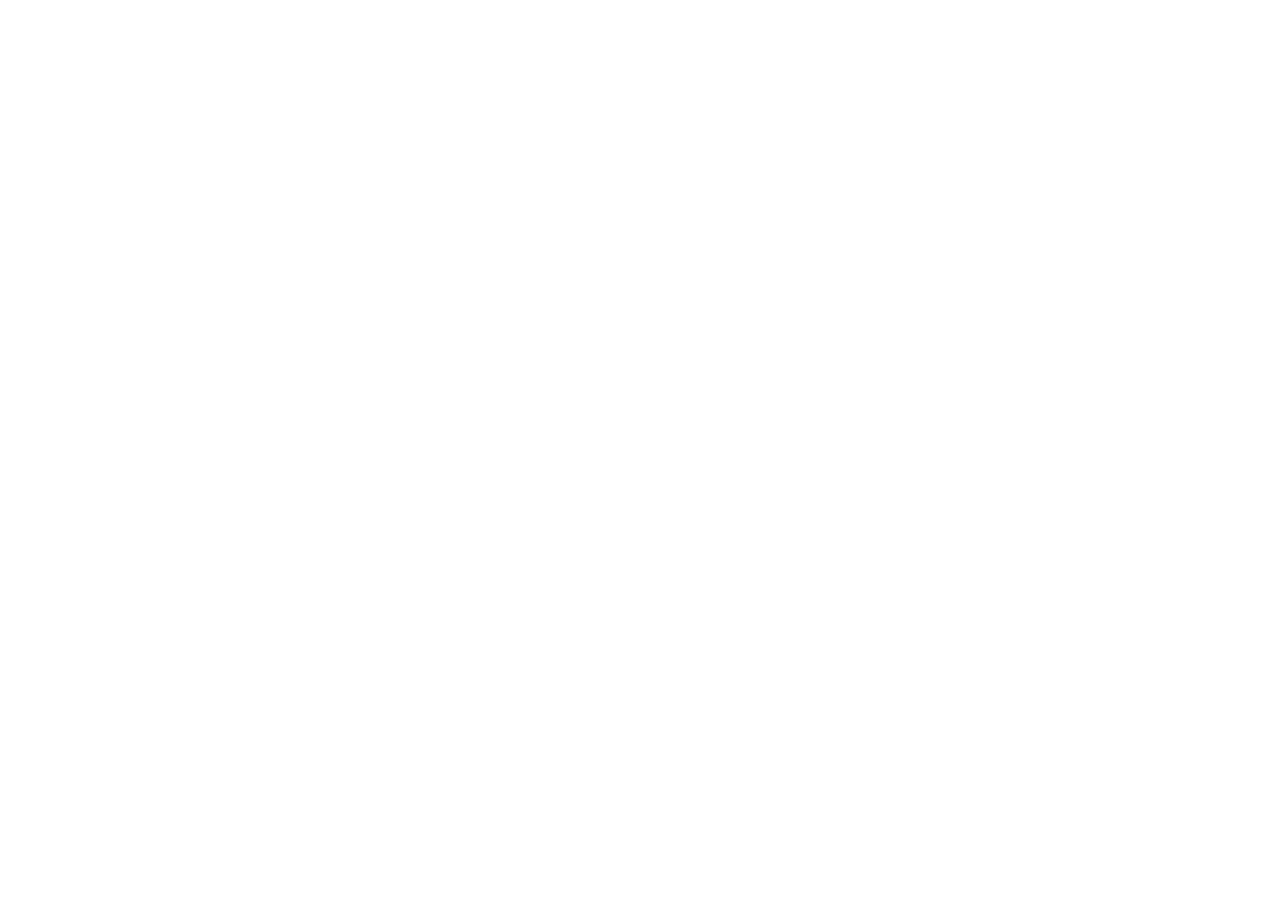
==== index.html @ 48edf2c3 "begin html" ====
<!DOCTYPE html>
<html lang="en">
<head>
    <meta charset="UTF-8">
    <meta http-equiv="X-UA-Compatible" content="IE=edge">
    <meta name="viewport" content="width=device-width, initial-scale=1.0">
    <title>Memory Game</title>

    <link rel = "stylesheet" href = "style.css">
</head>
<body>
    <script src = script.js></script>
</body>
</html>
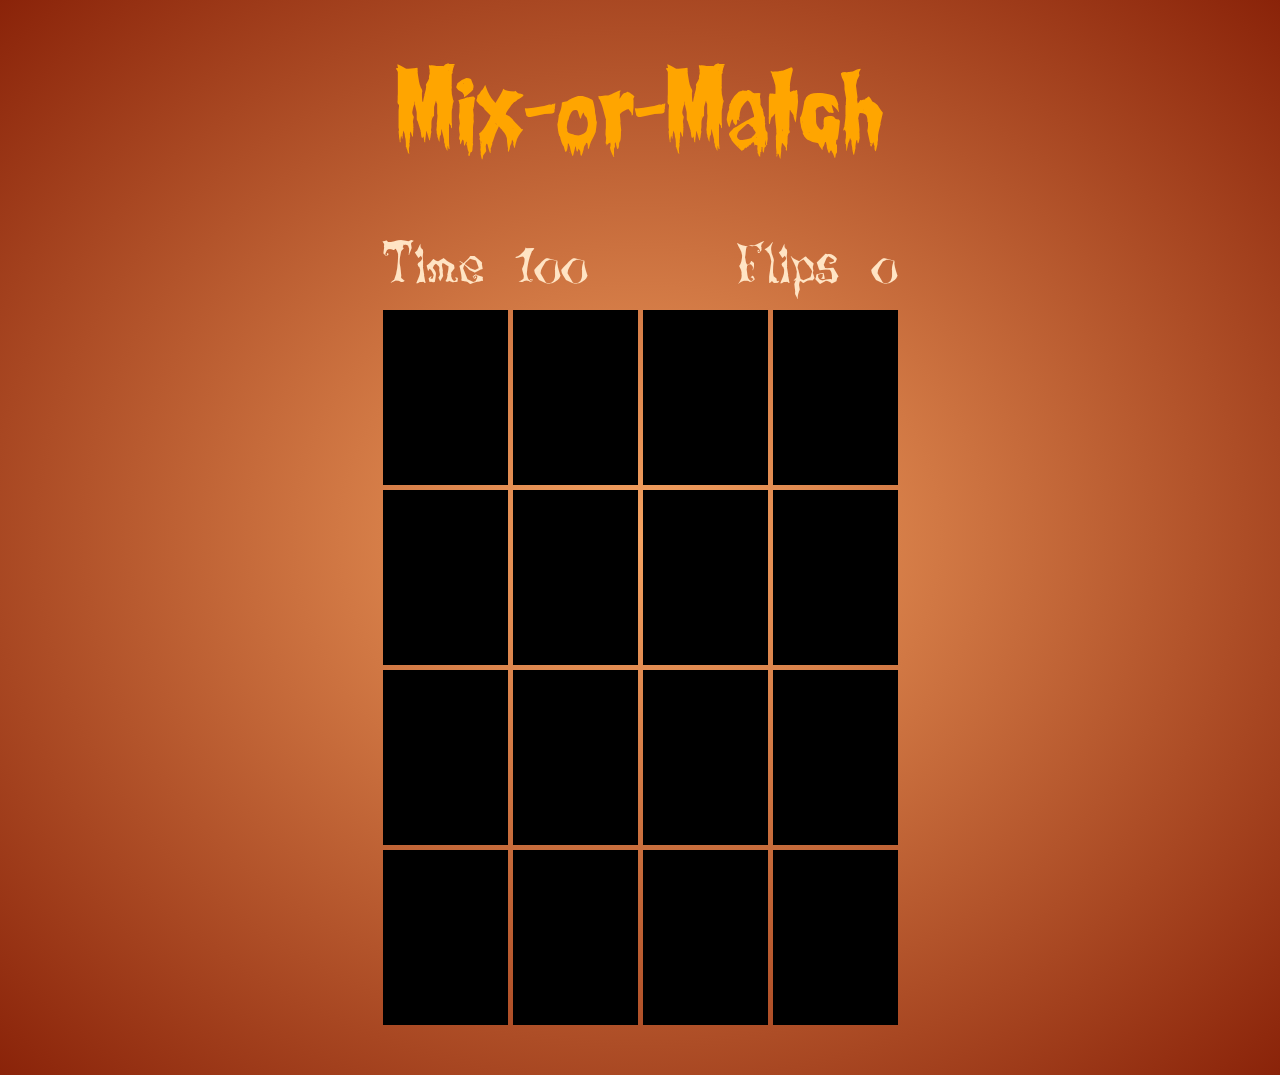
==== commit fcb03beb: "layout" ====
--- a/index.html
+++ b/index.html
@@ -9,6 +9,38 @@
     <link rel = "stylesheet" href = "style.css">
 </head>
 <body>
+    <h1 class ="page-title">Mix-or-Match</h1>
+    <div class = "game-container">
+        <div class ="game-info-container">
+            <div class ="game-info">
+                Time <span id = "time-remaining">100</span> 
+            </div>
+            <div class ="game-info">
+                Flips <span id = "flips">0</span> 
+            </div>        
+        </div>    
+
+        <div class = "card"></div>
+        <div class = "card"></div>
+        <div class = "card"></div>
+        <div class = "card"></div>
+        <div class = "card"></div>
+        <div class = "card"></div>
+        <div class = "card"></div>
+        <div class = "card"></div>
+        <div class = "card"></div>
+        <div class = "card"></div>
+        <div class = "card"></div>
+        <div class = "card"></div>
+        <div class = "card"></div>
+        <div class = "card"></div>
+        <div class = "card"></div>
+        <div class = "card"></div>
+
+    </div>
+        
+
+
     <script src = script.js></script>
 </body>
 </html>--- a/style.css
+++ b/style.css
@@ -0,0 +1,56 @@
+@font-face {
+    font-family: "Creepy" ;
+    src: url("Assets/Fonts/Creepy.woff") format("woff"),
+    url("Assets/Fonts/Creepy.woff2") format("woff2")
+}
+
+@font-face {
+    font-family: "Lunacy" ;
+    src: url("Assets/Fonts/Lunacy.woff") format("woff"),
+    url("Assets/Fonts/Lunacy.woff2") format("woff2")
+}
+
+*{
+    box-sizing:border-box;
+}
+html{
+    min-height: 100vh;
+}
+
+body{
+    margin:0;
+    background: radial-gradient(#f4a261,#8a2309);
+}
+
+.page-title
+{
+    color: orange;
+    font-family: Creepy,serif;
+    font-weight: normal;
+    text-align: center;
+    font-size: 6em;
+
+}
+.game-info-container{
+    grid-column: 1 / -1;
+    display:flex;
+    justify-content: space-between;
+}
+.game-info{
+    font-family: Lunacy,serif;
+    color:bisque;
+    font-size:4em; 
+}
+
+.game-container{
+    display: grid;
+    grid-template-columns: repeat(4,auto);
+    grid-gap: 5px;
+    margin :50px;
+    justify-content: center;
+}
+.card{
+    background-color: black;
+    height: 175px;
+    width: 125px;
+}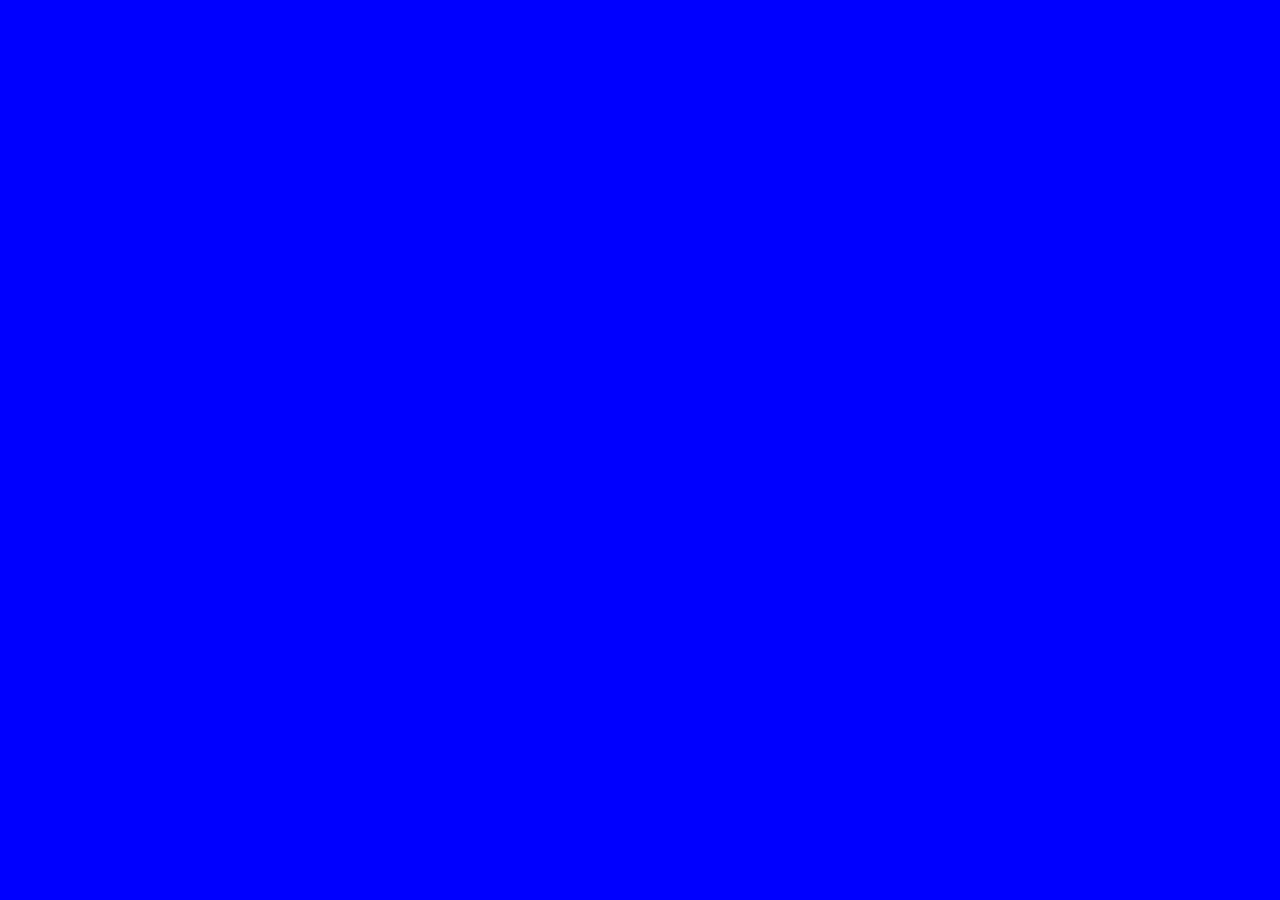
==== commit 5d02208c: "template" ====
--- a/index.html
+++ b/index.html
@@ -3,44 +3,11 @@
 <head>
     <meta charset="UTF-8">
     <meta http-equiv="X-UA-Compatible" content="IE=edge">
-    <meta name="viewport" content="width=device-width, initial-scale=1.0">
+    <meta name="viewport" content="width=, initial-scale=1.0">
     <title>Memory Game</title>
-
-    <link rel = "stylesheet" href = "style.css">
+    <link rel = "stylesheet" href ="style.css" >
 </head>
 <body>
-    <h1 class ="page-title">Mix-or-Match</h1>
-    <div class = "game-container">
-        <div class ="game-info-container">
-            <div class ="game-info">
-                Time <span id = "time-remaining">100</span> 
-            </div>
-            <div class ="game-info">
-                Flips <span id = "flips">0</span> 
-            </div>        
-        </div>    
-
-        <div class = "card"></div>
-        <div class = "card"></div>
-        <div class = "card"></div>
-        <div class = "card"></div>
-        <div class = "card"></div>
-        <div class = "card"></div>
-        <div class = "card"></div>
-        <div class = "card"></div>
-        <div class = "card"></div>
-        <div class = "card"></div>
-        <div class = "card"></div>
-        <div class = "card"></div>
-        <div class = "card"></div>
-        <div class = "card"></div>
-        <div class = "card"></div>
-        <div class = "card"></div>
-
-    </div>
-        
-
-
-    <script src = script.js></script>
+    <script src = "js/script.js"></script>
 </body>
 </html>--- a/style.css
+++ b/style.css
@@ -1,56 +1,10 @@
-@font-face {
-    font-family: "Creepy" ;
-    src: url("Assets/Fonts/Creepy.woff") format("woff"),
-    url("Assets/Fonts/Creepy.woff2") format("woff2")
-}
-
-@font-face {
-    font-family: "Lunacy" ;
-    src: url("Assets/Fonts/Lunacy.woff") format("woff"),
-    url("Assets/Fonts/Lunacy.woff2") format("woff2")
-}
-
-*{
-    box-sizing:border-box;
-}
-html{
-    min-height: 100vh;
+* {
+padding : 0;
+margin: 0;
+box-sizing : border-box;
 }
 
 body{
-    margin:0;
-    background: radial-gradient(#f4a261,#8a2309);
-}
-
-.page-title
-{
-    color: orange;
-    font-family: Creepy,serif;
-    font-weight: normal;
-    text-align: center;
-    font-size: 6em;
-
-}
-.game-info-container{
-    grid-column: 1 / -1;
-    display:flex;
-    justify-content: space-between;
-}
-.game-info{
-    font-family: Lunacy,serif;
-    color:bisque;
-    font-size:4em; 
-}
-
-.game-container{
-    display: grid;
-    grid-template-columns: repeat(4,auto);
-    grid-gap: 5px;
-    margin :50px;
-    justify-content: center;
-}
-.card{
-    background-color: black;
-    height: 175px;
-    width: 125px;
+    height: 100vh;
+    background : blue;
 }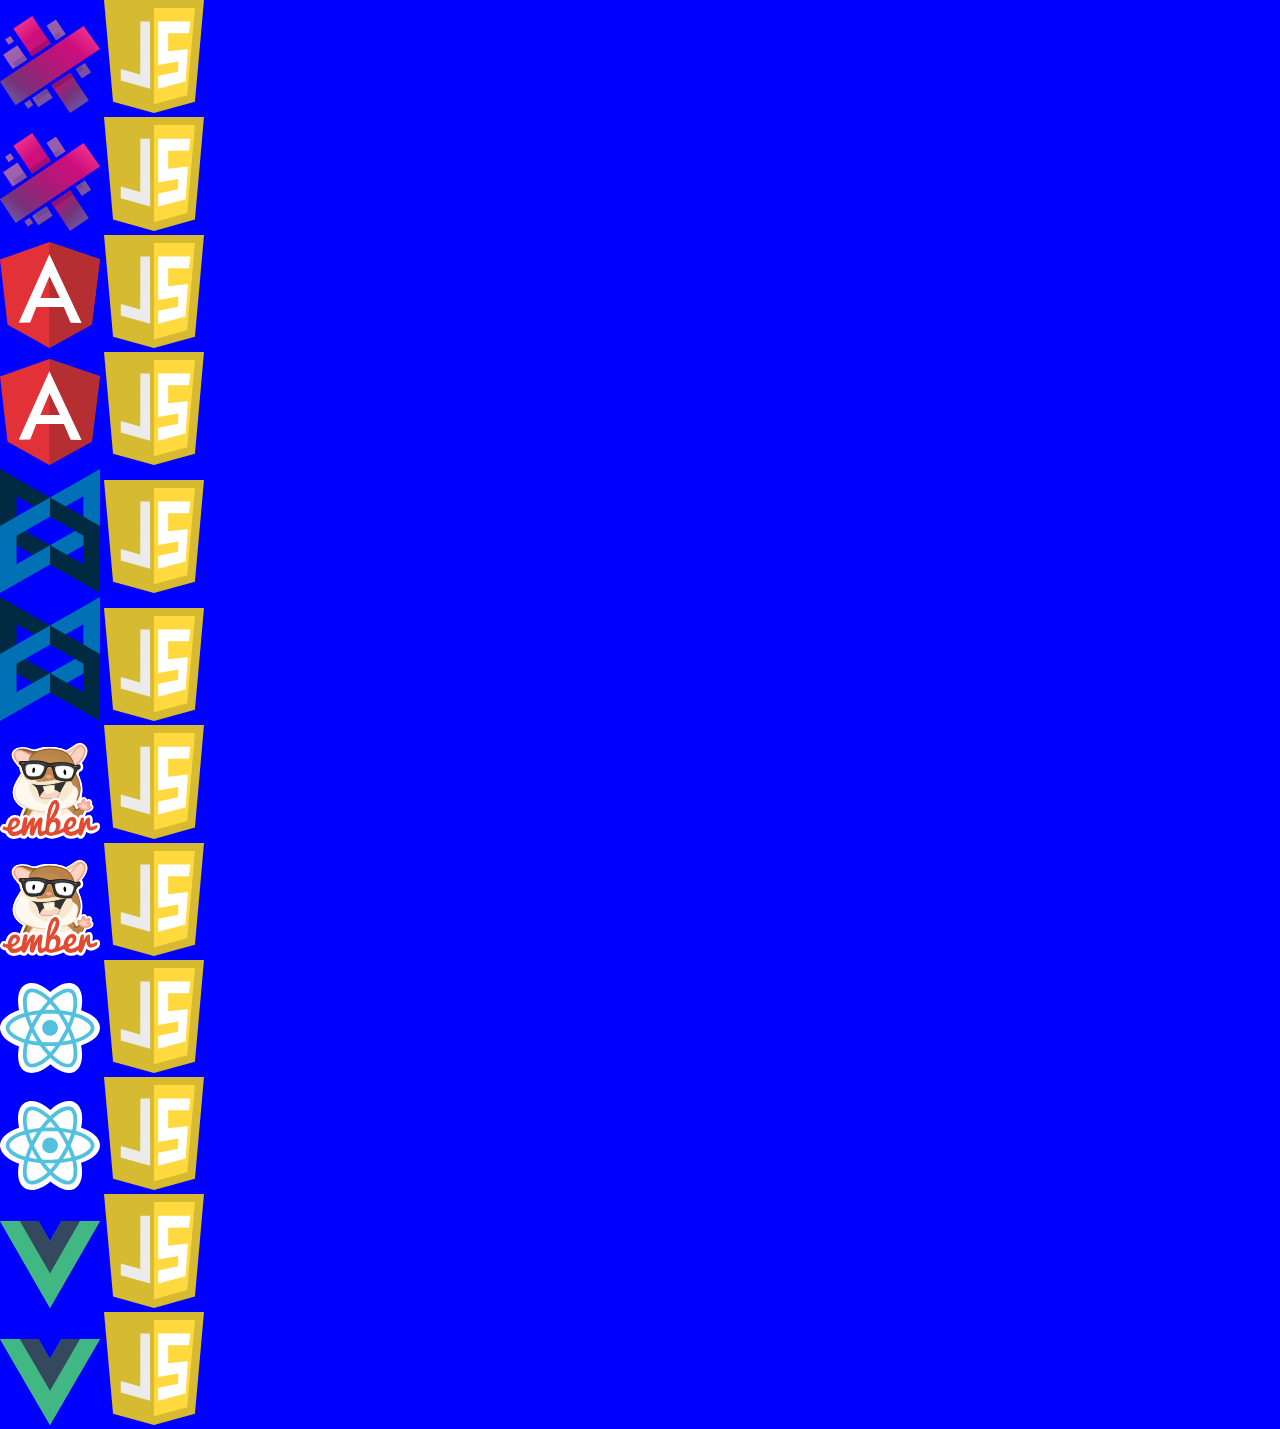
==== commit 2f32d552: "Board HTML" ====
--- a/index.html
+++ b/index.html
@@ -8,6 +8,60 @@
     <link rel = "stylesheet" href ="style.css" >
 </head>
 <body>
+
+    <section class ="memory-game">
+        <div class = "memory-card">
+            <img class = "front-face" src = "Assets/Images/aurelia.svg" alt="Aurelia"/>
+            <img class = "back-face" src = "Assets/Images/js-badge.svg" alt="JS Badge"/>
+        </div>
+        <div class = "memory-card">
+            <img class = "front-face" src = "Assets/Images/aurelia.svg" alt="Aurelia"/>
+            <img class = "back-face" src = "Assets/Images/js-badge.svg" alt="JS Badge"/>
+        </div>
+        <div class = "memory-card">
+            <img class = "front-face" src = "Assets/Images/angular.svg" alt="Angular"/>
+            <img class = "back-face" src = "Assets/Images/js-badge.svg" alt="JS Badge"/>
+        </div>
+        <div class = "memory-card">
+            <img class = "front-face" src = "Assets/Images/angular.svg" alt="Angular"/>
+            <img class = "back-face" src = "Assets/Images/js-badge.svg" alt="JS Badge"/>
+        </div>
+        <div class = "memory-card">
+            <img class = "front-face" src = "Assets/Images/backbone.svg" alt="Backbone"/>
+            <img class = "back-face" src = "Assets/Images/js-badge.svg" alt="JS Badge"/>
+        </div>
+        <div class = "memory-card">
+            <img class = "front-face" src = "Assets/Images/backbone.svg" alt="Backbone"/>
+            <img class = "back-face" src = "Assets/Images/js-badge.svg" alt="JS Badge"/>
+        </div>
+        <div class = "memory-card">
+            <img class = "front-face" src = "Assets/Images/ember.svg" alt="Ember"/>
+            <img class = "back-face" src = "Assets/Images/js-badge.svg" alt="JS Badge"/>
+        </div>
+        <div class = "memory-card">
+            <img class = "front-face" src = "Assets/Images/ember.svg" alt="Ember"/>
+            <img class = "back-face" src = "Assets/Images/js-badge.svg" alt="JS Badge"/>
+        </div>
+        <div class = "memory-card">
+            <img class = "front-face" src = "Assets/Images/react.svg" alt="React"/>
+            <img class = "back-face" src = "Assets/Images/js-badge.svg" alt="JS Badge"/>
+        </div>
+        <div class = "memory-card">
+            <img class = "front-face" src = "Assets/Images/react.svg" alt="React"/>
+            <img class = "back-face" src = "Assets/Images/js-badge.svg" alt="JS Badge"/>
+        </div>
+        <div class = "memory-card">
+            <img class = "front-face" src = "Assets/Images/vue.svg" alt="Vue"/>
+            <img class = "back-face" src = "Assets/Images/js-badge.svg" alt="JS Badge"/>
+        </div>
+        <div class = "memory-card">
+            <img class = "front-face" src = "Assets/Images/vue.svg" alt="Vue"/>
+            <img class = "back-face" src = "Assets/Images/js-badge.svg" alt="JS Badge"/>
+        </div>
+        </section>
+
+
+
     <script src = "js/script.js"></script>
 </body>
 </html>--- a/style.css
+++ b/style.css
@@ -7,4 +7,7 @@
 body{
     height: 100vh;
     background : blue;
+}
+img{
+    width : 100px;
 }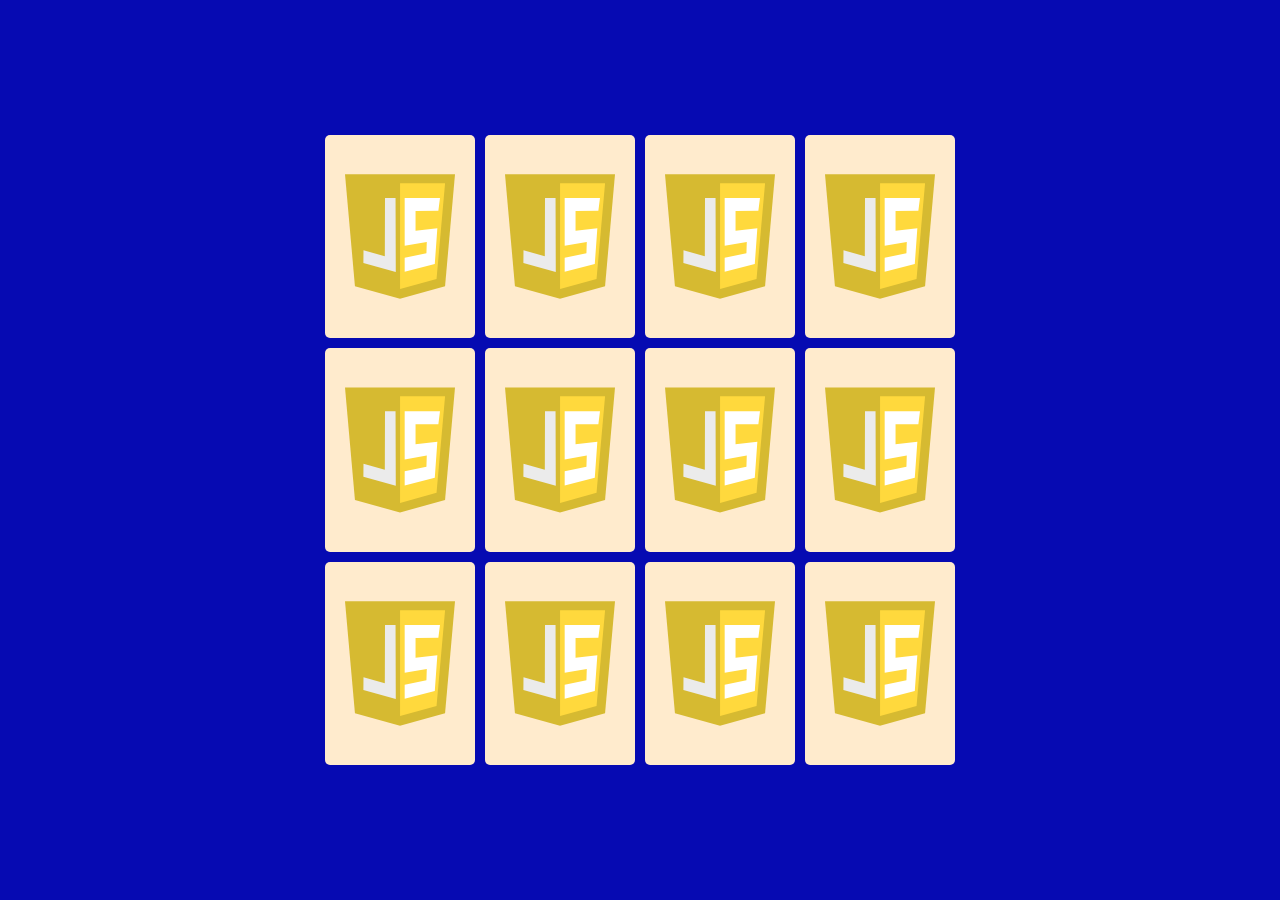
==== commit 1f1867e5: "update script.js" ====
--- a/index.html
+++ b/index.html
@@ -10,51 +10,51 @@
 <body>
 
     <section class ="memory-game">
-        <div class = "memory-card">
+        <div class = "memory-card" data-framework = "Aurelia" >
             <img class = "front-face" src = "Assets/Images/aurelia.svg" alt="Aurelia"/>
             <img class = "back-face" src = "Assets/Images/js-badge.svg" alt="JS Badge"/>
         </div>
-        <div class = "memory-card">
+        <div class = "memory-card" data-framework = "Aurelia">
             <img class = "front-face" src = "Assets/Images/aurelia.svg" alt="Aurelia"/>
             <img class = "back-face" src = "Assets/Images/js-badge.svg" alt="JS Badge"/>
         </div>
-        <div class = "memory-card">
+        <div class = "memory-card" data-framework = "Angular">
             <img class = "front-face" src = "Assets/Images/angular.svg" alt="Angular"/>
             <img class = "back-face" src = "Assets/Images/js-badge.svg" alt="JS Badge"/>
         </div>
-        <div class = "memory-card">
+        <div class = "memory-card"  data-framework = "Angular">
             <img class = "front-face" src = "Assets/Images/angular.svg" alt="Angular"/>
             <img class = "back-face" src = "Assets/Images/js-badge.svg" alt="JS Badge"/>
         </div>
-        <div class = "memory-card">
+        <div class = "memory-card"  data-framework = "Backbone">
             <img class = "front-face" src = "Assets/Images/backbone.svg" alt="Backbone"/>
             <img class = "back-face" src = "Assets/Images/js-badge.svg" alt="JS Badge"/>
         </div>
-        <div class = "memory-card">
+        <div class = "memory-card"  data-framework = "Backbone">
             <img class = "front-face" src = "Assets/Images/backbone.svg" alt="Backbone"/>
             <img class = "back-face" src = "Assets/Images/js-badge.svg" alt="JS Badge"/>
         </div>
-        <div class = "memory-card">
+        <div class = "memory-card" data-framework = "Ember">
             <img class = "front-face" src = "Assets/Images/ember.svg" alt="Ember"/>
             <img class = "back-face" src = "Assets/Images/js-badge.svg" alt="JS Badge"/>
         </div>
-        <div class = "memory-card">
+        <div class = "memory-card" data-framework = "Ember">
             <img class = "front-face" src = "Assets/Images/ember.svg" alt="Ember"/>
             <img class = "back-face" src = "Assets/Images/js-badge.svg" alt="JS Badge"/>
         </div>
-        <div class = "memory-card">
+        <div class = "memory-card" data-framework = "React">
             <img class = "front-face" src = "Assets/Images/react.svg" alt="React"/>
             <img class = "back-face" src = "Assets/Images/js-badge.svg" alt="JS Badge"/>
         </div>
-        <div class = "memory-card">
+        <div class = "memory-card"  data-framework = "React">
             <img class = "front-face" src = "Assets/Images/react.svg" alt="React"/>
             <img class = "back-face" src = "Assets/Images/js-badge.svg" alt="JS Badge"/>
         </div>
-        <div class = "memory-card">
+        <div class = "memory-card"  data-framework = "Vue">
             <img class = "front-face" src = "Assets/Images/vue.svg" alt="Vue"/>
             <img class = "back-face" src = "Assets/Images/js-badge.svg" alt="JS Badge"/>
         </div>
-        <div class = "memory-card">
+        <div class = "memory-card" data-framework = "Vue">
             <img class = "front-face" src = "Assets/Images/vue.svg" alt="Vue"/>
             <img class = "back-face" src = "Assets/Images/js-badge.svg" alt="JS Badge"/>
         </div>
--- a/style.css
+++ b/style.css
@@ -1,13 +1,54 @@
 * {
-padding : 0;
-margin: 0;
-box-sizing : border-box;
-}
+    padding: 0;
+    margin: 0;
+    box-sizing: border-box;
+  }
+  
+  body {
+    height: 100vh;
+    display:flex;
+    background: #060AB2;
+  }
+  
+  .memory-game {
+    width: 640px;
+    height: 640px;
+    margin:auto;
+    display: flex;
+    flex-wrap: wrap;
+    perspective: 1000px;
+  }
+  
+  .memory-card {
+    width: calc(25% - 10px);
+    height: calc(33.333% - 10px);
+    margin: 5px;
+    position: relative;
+    transform: scale(1);
+    transform-style:preserve-3d;
+    transition: transform.5s;
+  }
+  .memory-card:active{
+      transform :scale(.97);
+      transition: transform .2s;
 
-body{
-    height: 100vh;
-    background : blue;
-}
-img{
-    width : 100px;
-}+  }
+  
+  .front-face,
+  .back-face {
+    width: 100%;
+    height: 100%;
+    padding: 20px;
+    position: absolute;
+    border-radius: 5px;
+   background-color: blanchedalmond;
+   backface-visibility: hidden;
+  }
+
+  .memory-card.flip{
+    transform:rotateY(180deg);
+  }
+
+  .front-face{
+    transform: rotateY(180deg);     
+  }